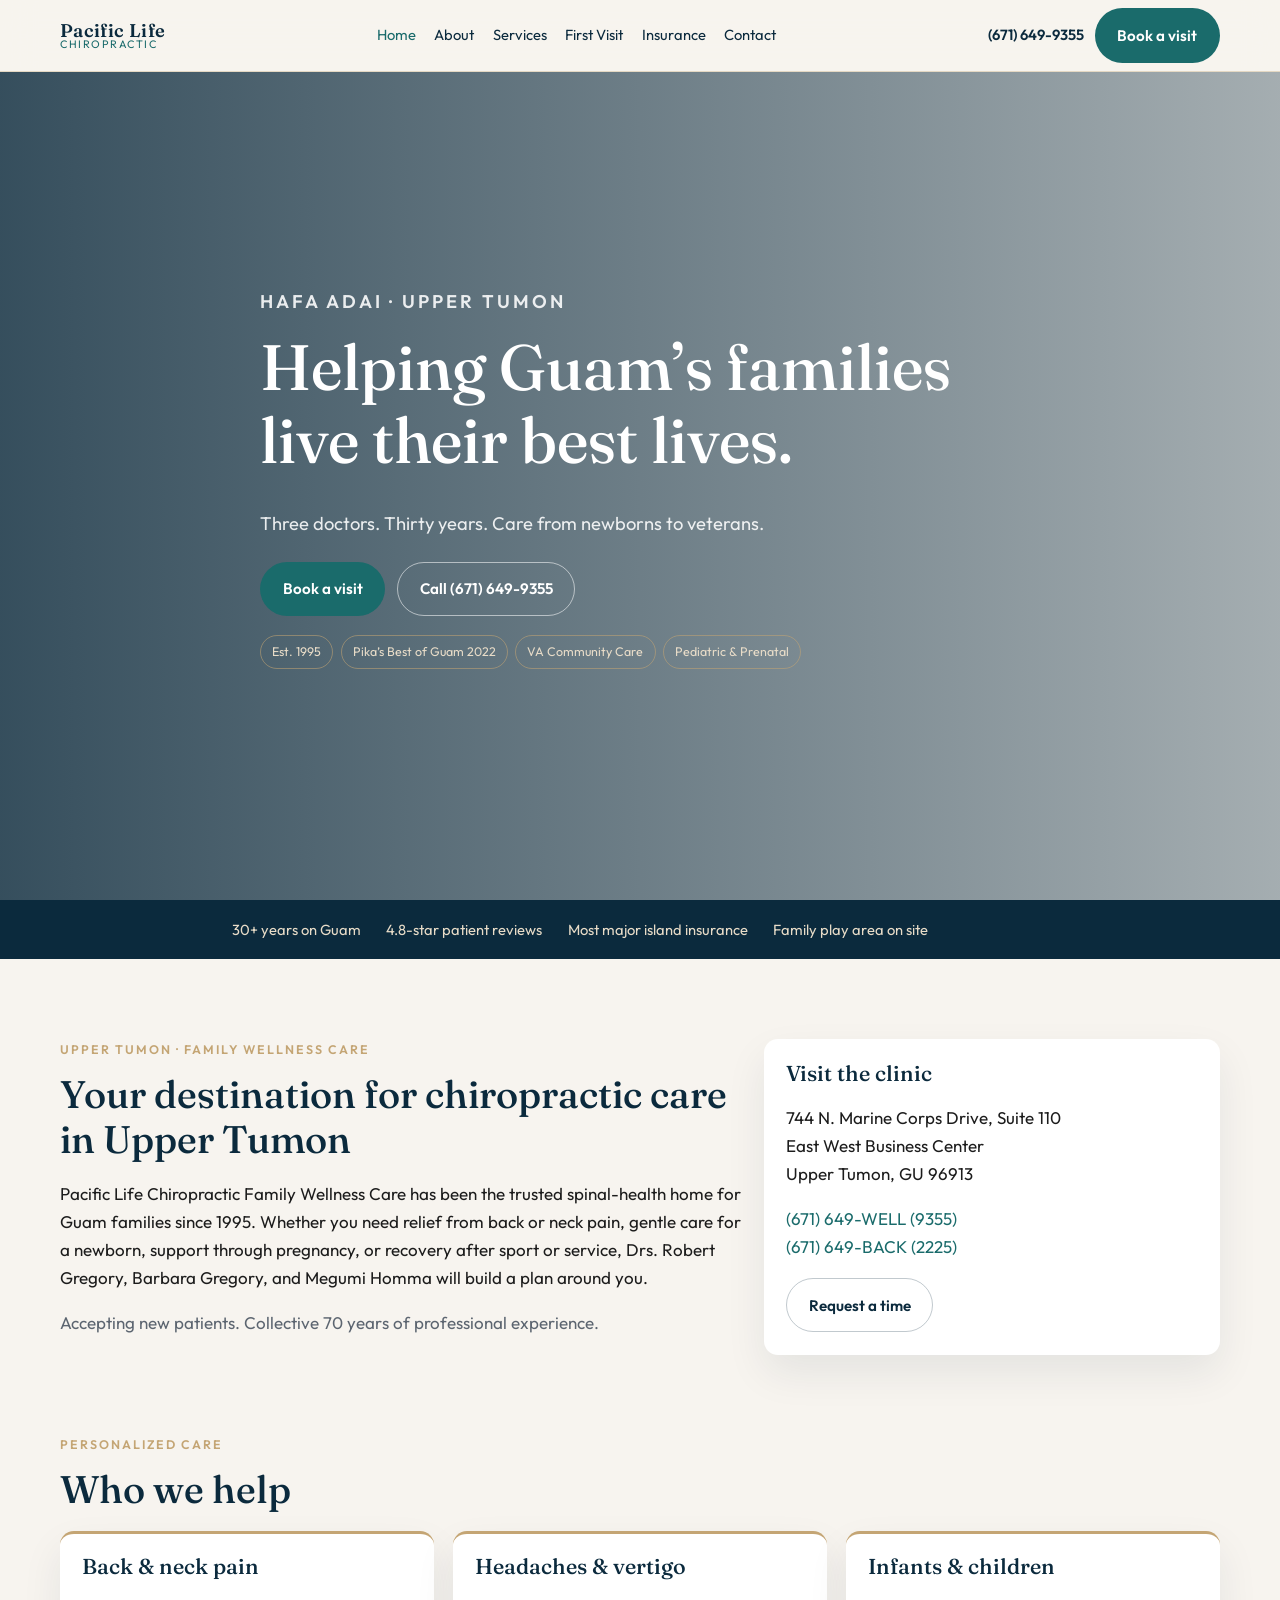
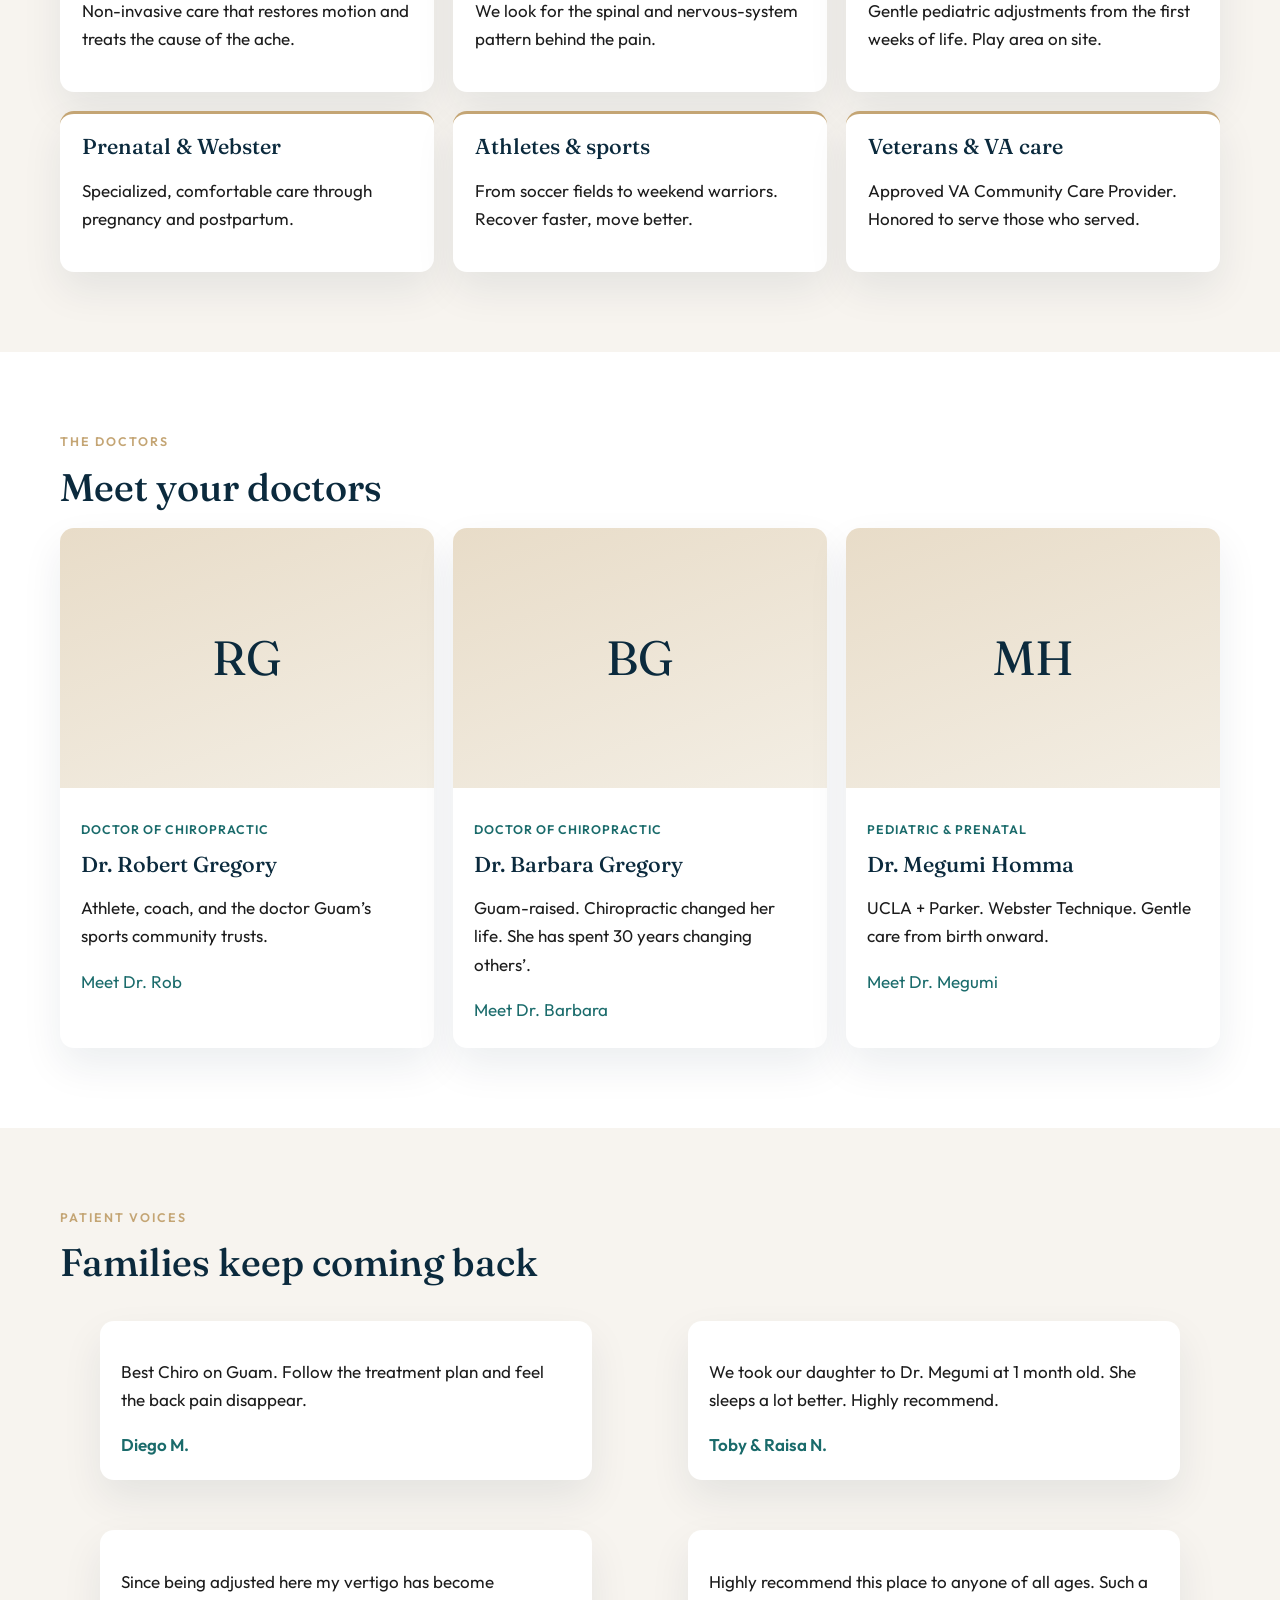
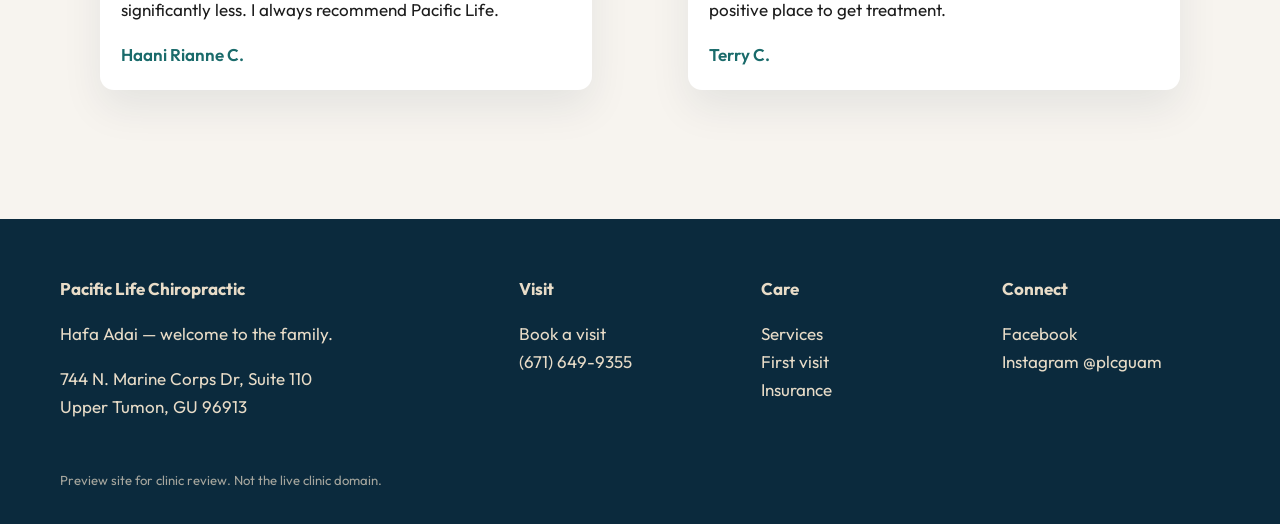
==== index.html @ 15616558 "Add homepage" ====
<!DOCTYPE html>
<html lang="en">
<head>
<meta charset="utf-8">
<meta name="viewport" content="width=device-width, initial-scale=1">
<title>Family Chiropractic in Upper Tumon | Pacific Life Chiropractic Guam</title>
<meta name="description" content="Trusted chiropractic care for Guam families since 1995. Drs. Robert Gregory, Barbara Gregory, and Megumi Homma. Pediatric, prenatal, sports, and VA care in Upper Tumon.">
<link rel="preconnect" href="https://fonts.googleapis.com">
<link rel="preconnect" href="https://fonts.gstatic.com" crossorigin>
<link href="https://fonts.googleapis.com/css2?family=Fraunces:opsz,wght@9..144,500;9..144,600&family=Outfit:wght@400;500;600;700&display=swap" rel="stylesheet">
<link rel="stylesheet" href="css/styles.css">
</head>
<body>
<a class="skip" href="#main">Skip to content</a>
<header class="site"><div class="wrap header-inner">
<a class="brand" href="index.html"><b>Pacific Life</b><span>Chiropractic</span></a>
<nav class="desk" aria-label="Primary">
<a href="index.html" aria-current="page">Home</a>
<a href="about.html">About</a>
<a href="services.html">Services</a>
<a href="first-visit.html">First Visit</a>
<a href="insurance.html">Insurance</a>
<a href="contact.html">Contact</a>
</nav>
<div class="actions">
<a class="phone-link" href="tel:+16716499355">(671) 649-9355</a>
<a class="btn btn-teal" href="contact.html">Book a visit</a>
<button class="menu-btn" data-menu aria-expanded="false" aria-label="Open menu">Menu</button>
</div></div></header>
<div class="mobile-nav" data-mobile-nav>
<a href="index.html">Home</a><a href="about.html">About</a><a href="services.html">Services</a><a href="first-visit.html">First Visit</a><a href="insurance.html">Insurance</a><a href="contact.html">Contact</a>
</div>
<section class="hero"><div class="wrap hero-inner">
<p class="eyebrow">Hafa Adai · Upper Tumon</p>
<h1>Helping Guam’s families live their best lives.</h1>
<p>Three doctors. Thirty years. Care from newborns to veterans.</p>
<div class="hero-ctas">
<a class="btn btn-teal" href="contact.html">Book a visit</a>
<a class="btn btn-ghost" href="tel:+16716499355">Call (671) 649-9355</a>
</div>
<div class="chips">
<span class="chip">Est. 1995</span>
<span class="chip">Pika’s Best of Guam 2022</span>
<span class="chip">VA Community Care</span>
<span class="chip">Pediatric & Prenatal</span>
</div></div></section>
<div class="trust"><ul class="wrap">
<li>30+ years on Guam</li><li>4.8-star patient reviews</li><li>Most major island insurance</li><li>Family play area on site</li>
</ul></div>
<main id="main">
<section class="section"><div class="wrap intro-grid">
<div>
<p class="eyebrow">Upper Tumon · Family Wellness Care</p>
<h2>Your destination for chiropractic care in Upper Tumon</h2>
<p>Pacific Life Chiropractic Family Wellness Care has been the trusted spinal-health home for Guam families since 1995. Whether you need relief from back or neck pain, gentle care for a newborn, support through pregnancy, or recovery after sport or service, Drs. Robert Gregory, Barbara Gregory, and Megumi Homma will build a plan around you.</p>
<p class="muted">Accepting new patients. Collective 70 years of professional experience.</p>
</div>
<aside class="panel">
<h3>Visit the clinic</h3>
<p>744 N. Marine Corps Drive, Suite 110<br>East West Business Center<br>Upper Tumon, GU 96913</p>
<p><a href="tel:+16716499355">(671) 649-WELL (9355)</a><br><a href="tel:+16716492225">(671) 649-BACK (2225)</a></p>
<a class="btn btn-outline" href="contact.html">Request a time</a>
</aside>
</div></section>
<section class="section" style="padding-top:0"><div class="wrap">
<p class="eyebrow">Personalized care</p>
<h2>Who we help</h2>
<div class="cards">
<article class="card"><h3>Back & neck pain</h3><p>Non-invasive care that restores motion and treats the cause of the ache.</p></article>
<article class="card"><h3>Headaches & vertigo</h3><p>We look for the spinal and nervous-system pattern behind the pain.</p></article>
<article class="card"><h3>Infants & children</h3><p>Gentle pediatric adjustments from the first weeks of life. Play area on site.</p></article>
<article class="card"><h3>Prenatal & Webster</h3><p>Specialized, comfortable care through pregnancy and postpartum.</p></article>
<article class="card"><h3>Athletes & sports</h3><p>From soccer fields to weekend warriors. Recover faster, move better.</p></article>
<article class="card"><h3>Veterans & VA care</h3><p>Approved VA Community Care Provider. Honored to serve those who served.</p></article>
</div></div></section>
<section class="section" style="background:#fff"><div class="wrap">
<p class="eyebrow">The doctors</p>
<h2>Meet your doctors</h2>
<div class="doctors">
<article class="doc"><div class="doc-photo">RG</div><div class="doc-body"><p class="cred">Doctor of Chiropractic</p><h3>Dr. Robert Gregory</h3><p>Athlete, coach, and the doctor Guam’s sports community trusts.</p><a href="about.html">Meet Dr. Rob</a></div></article>
<article class="doc"><div class="doc-photo">BG</div><div class="doc-body"><p class="cred">Doctor of Chiropractic</p><h3>Dr. Barbara Gregory</h3><p>Guam-raised. Chiropractic changed her life. She has spent 30 years changing others’.</p><a href="about.html">Meet Dr. Barbara</a></div></article>
<article class="doc"><div class="doc-photo">MH</div><div class="doc-body"><p class="cred">Pediatric & Prenatal</p><h3>Dr. Megumi Homma</h3><p>UCLA + Parker. Webster Technique. Gentle care from birth onward.</p><a href="about.html">Meet Dr. Megumi</a></div></article>
</div></div></section>
<section class="section"><div class="wrap">
<p class="eyebrow">Patient voices</p>
<h2>Families keep coming back</h2>
<div class="reviews">
<blockquote class="quote"><p>Best Chiro on Guam. Follow the treatment plan and feel the back pain disappear.</p><footer>Diego M.</footer></blockquote>
<blockquote class="quote"><p>We took our daughter to Dr. Megumi at 1 month old. She sleeps a lot better. Highly recommend.</p><footer>Toby & Raisa N.</footer></blockquote>
<blockquote class="quote"><p>Since being adjusted here my vertigo has become significantly less. I always recommend Pacific Life.</p><footer>Haani Rianne C.</footer></blockquote>
<blockquote class="quote"><p>Highly recommend this place to anyone of all ages. Such a positive place to get treatment.</p><footer>Terry C.</footer></blockquote>
</div></div></section>
</main>
<footer class="footer"><div class="wrap footer-grid">
<div><strong>Pacific Life Chiropractic</strong><p>Hafa Adai — welcome to the family.</p><p>744 N. Marine Corps Dr, Suite 110<br>Upper Tumon, GU 96913</p></div>
<div><strong>Visit</strong><p><a href="contact.html">Book a visit</a><br><a href="tel:+16716499355">(671) 649-9355</a></p></div>
<div><strong>Care</strong><p><a href="services.html">Services</a><br><a href="first-visit.html">First visit</a><br><a href="insurance.html">Insurance</a></p></div>
<div><strong>Connect</strong><p><a href="https://www.facebook.com/pacificlifechiropracticguam">Facebook</a><br><a href="https://www.instagram.com/plcguam">Instagram @plcguam</a></p></div>
</div>
<p class="wrap fine">Preview site for clinic review. Not the live clinic domain.</p>
</footer>
<div class="mobile-dock"><a class="btn btn-ghost" href="tel:+16716499355">Call</a><a class="btn btn-teal" href="contact.html">Book a visit</a></div>
<script src="js/main.js"></script>
</body></html>
---- css/styles.css ----
:root{--navy:#0B2A3D;--teal:#1A6B6B;--teal-deep:#0E4A4A;--sand:#E8DCC8;--ivory:#F7F4EF;--gold:#C4A574;--charcoal:#1C1C1C;--muted:#5C6570;--white:#fff;--coral:#C45C4A;--shadow:0 18px 40px rgba(11,42,61,.08);--radius:14px;--header-h:72px}*,*::before,*::after{box-sizing:border-box}html{scroll-behavior:smooth}body{margin:0;font-family:Outfit,Avenir Next,system-ui,sans-serif;color:var(--charcoal);background:var(--ivory);line-height:1.65;font-size:17px}img{max-width:100%;display:block}a{color:var(--teal);text-decoration:none}h1,h2,h3,h4{font-family:Fraunces,Newsreader,Iowan Old Style,Georgia,serif;line-height:1.15;font-weight:500;color:var(--navy);margin:0 0 .5em}h1{font-size:clamp(2.3rem,5vw,4.2rem)}h2{font-size:clamp(1.8rem,3vw,2.6rem)}h3{font-size:1.35rem}.eyebrow{font-size:.78rem;letter-spacing:.16em;text-transform:uppercase;color:var(--gold);font-weight:600;margin:0 0 .75rem}.skip{position:absolute;left:-999px;top:0;background:var(--gold);color:var(--navy);padding:.6rem 1rem}.skip:focus{left:1rem;top:1rem;z-index:1000}.wrap{width:min(1160px,calc(100% - 2.4rem));margin:0 auto}header.site{position:sticky;top:0;z-index:50;background:rgba(247,244,239,.94);backdrop-filter:blur(16px);border-bottom:1px solid rgba(196,165,116,.35);height:var(--header-h)}.header-inner{height:100%;display:flex;align-items:center;justify-content:space-between;gap:1rem}.brand{display:flex;flex-direction:column;line-height:.95;color:var(--navy)}.brand b{font-family:Fraunces,serif;font-size:1.15rem;font-weight:600;letter-spacing:.02em}.brand span{font-size:.68rem;letter-spacing:.14em;text-transform:uppercase;color:var(--teal)}nav.desk{display:flex;gap:1.15rem;font-size:.92rem}nav.desk a{color:var(--navy)}nav.desk a[aria-current="page"]{color:var(--teal)}header .actions{display:flex;align-items:center;gap:.7rem}.btn{display:inline-flex;align-items:center;justify-content:center;border-radius:999px;padding:.85rem 1.35rem;font-weight:600;border:1px solid transparent;cursor:pointer;font-family:inherit;font-size:.95rem}.btn-teal{background:var(--teal);color:#fff}.btn-teal:hover{background:var(--teal-deep)}.btn-navy{background:var(--navy);color:#fff}.btn-ghost{background:transparent;color:#fff;border-color:rgba(255,255,255,.55)}.btn-outline{background:transparent;color:var(--navy);border-color:rgba(11,42,61,.25)}.phone-link{color:var(--navy);font-weight:600;font-size:.92rem}.menu-btn{display:none;background:none;border:0;font-size:1.4rem;color:var(--navy)}.hero{min-height:calc(100svh - var(--header-h));display:grid;place-items:center;color:#fff;position:relative;background:linear-gradient(90deg,rgba(11,42,61,.82),rgba(11,42,61,.35)),url("https://images.unsplash.com/photo-1507525428034-b723cf961d3e?auto=format&fit=crop&w=1800&q=80") center/cover}.hero-inner{width:min(760px,calc(100% - 2.4rem));margin-right:auto;padding:4rem 0 5rem}.hero h1{color:#fff}.hero p{font-size:1.15rem;color:rgba(255,255,255,.88);max-width:38rem}.hero-ctas{display:flex;flex-wrap:wrap;gap:.75rem;margin:1.4rem 0 1.2rem}.chips{display:flex;flex-wrap:wrap;gap:.45rem}.chip{border:1px solid rgba(196,165,116,.55);color:var(--sand);border-radius:999px;padding:.35rem .7rem;font-size:.78rem}.trust{background:var(--navy);color:var(--sand);padding:1.1rem 0}.trust ul{display:flex;flex-wrap:wrap;gap:.8rem 1.6rem;list-style:none;margin:0;padding:0;justify-content:center;font-size:.92rem}.section{padding:5rem 0}.intro-grid,.cards,.doctors,.steps,.split{display:grid;gap:1.2rem}.intro-grid{grid-template-columns:1.2fr .8fr;align-items:center}.panel{background:#fff;border-radius:var(--radius);padding:1.4rem;box-shadow:var(--shadow)}.muted{color:var(--muted)}.cards{grid-template-columns:repeat(3,1fr)}.card{background:#fff;border-radius:var(--radius);padding:1.35rem;box-shadow:var(--shadow);border-top:3px solid var(--gold)}.card h3{margin-bottom:.35rem}.doctors{grid-template-columns:repeat(3,1fr)}.doc{background:#fff;border-radius:var(--radius);overflow:hidden;box-shadow:var(--shadow)}.doc-photo{height:260px;display:grid;place-items:center;color:var(--navy);font-family:Fraunces,serif;font-size:3rem;background:linear-gradient(160deg,var(--sand),#f3eee4)}.doc-body{padding:1.2rem 1.3rem 1.5rem}.doc-body .cred{color:var(--teal);font-size:.78rem;letter-spacing:.08em;text-transform:uppercase;font-weight:600}.steps{grid-template-columns:repeat(3,1fr)}.step{background:#fff;padding:1.4rem;border-radius:var(--radius);box-shadow:var(--shadow)}.step .num{font-family:Fraunces,serif;color:var(--gold);font-size:2rem}.reviews{display:grid;grid-template-columns:repeat(2,1fr);gap:1rem}.quote{background:#fff;padding:1.3rem;border-radius:var(--radius);box-shadow:var(--shadow)}.quote footer{margin-top:.8rem;color:var(--teal);font-weight:600}.split{grid-template-columns:1fr 1fr;align-items:start}.hours-table{width:100%;border-collapse:collapse;background:#fff;border-radius:var(--radius);overflow:hidden;box-shadow:var(--shadow)}.hours-table th,.hours-table td{padding:.75rem 1rem;text-align:left;border-bottom:1px solid #eee}.hours-table thead{background:var(--navy);color:#fff}.is-closed{color:var(--muted)}.hours-live[data-state="open"]{color:var(--teal);font-weight:700}.hours-live[data-state="closed"]{color:var(--coral);font-weight:700}form.lead{display:grid;gap:.8rem}.lead label{display:grid;gap:.3rem;font-weight:600;font-size:.92rem}.lead input,.lead select,.lead textarea{font:inherit;padding:.75rem .85rem;border:1px solid #d7cfc3;border-radius:10px;background:#fff}.lead textarea{min-height:120px;resize:vertical}.form-success{display:none;background:#e8f3f1;border:1px solid var(--teal);color:var(--teal-deep);padding:1rem;border-radius:var(--radius)}.mobile-dock{display:none;position:fixed;left:0;right:0;bottom:0;background:var(--navy);padding:.65rem .8rem calc(.65rem + env(safe-area-inset-bottom));gap:.6rem;z-index:60}.mobile-dock a{flex:1;text-align:center}.footer{background:var(--navy);color:var(--sand);padding:3.5rem 0 2rem;margin-top:2rem}.footer a{color:var(--sand)}.footer-grid{display:grid;grid-template-columns:2fr 1fr 1fr 1fr;gap:1.5rem}.fine{margin-top:2rem;font-size:.82rem;color:rgba(232,220,200,.7)}.mobile-nav{display:none;position:fixed;inset:var(--header-h) 0 0 0;background:var(--ivory);padding:1.2rem;z-index:40}.mobile-nav.open{display:grid;gap:1rem;align-content:start}.mobile-nav a{font-size:1.2rem;color:var(--navy)}@media (max-width:900px){nav.desk,.phone-link{display:none}.menu-btn{display:block}.intro-grid,.cards,.doctors,.steps,.split,.reviews,.footer-grid{grid-template-columns:1fr}.hero{min-height:78svh}.mobile-dock{display:flex}body{padding-bottom:84px}}@media (prefers-reduced-motion:reduce){html{scroll-behavior:auto}}
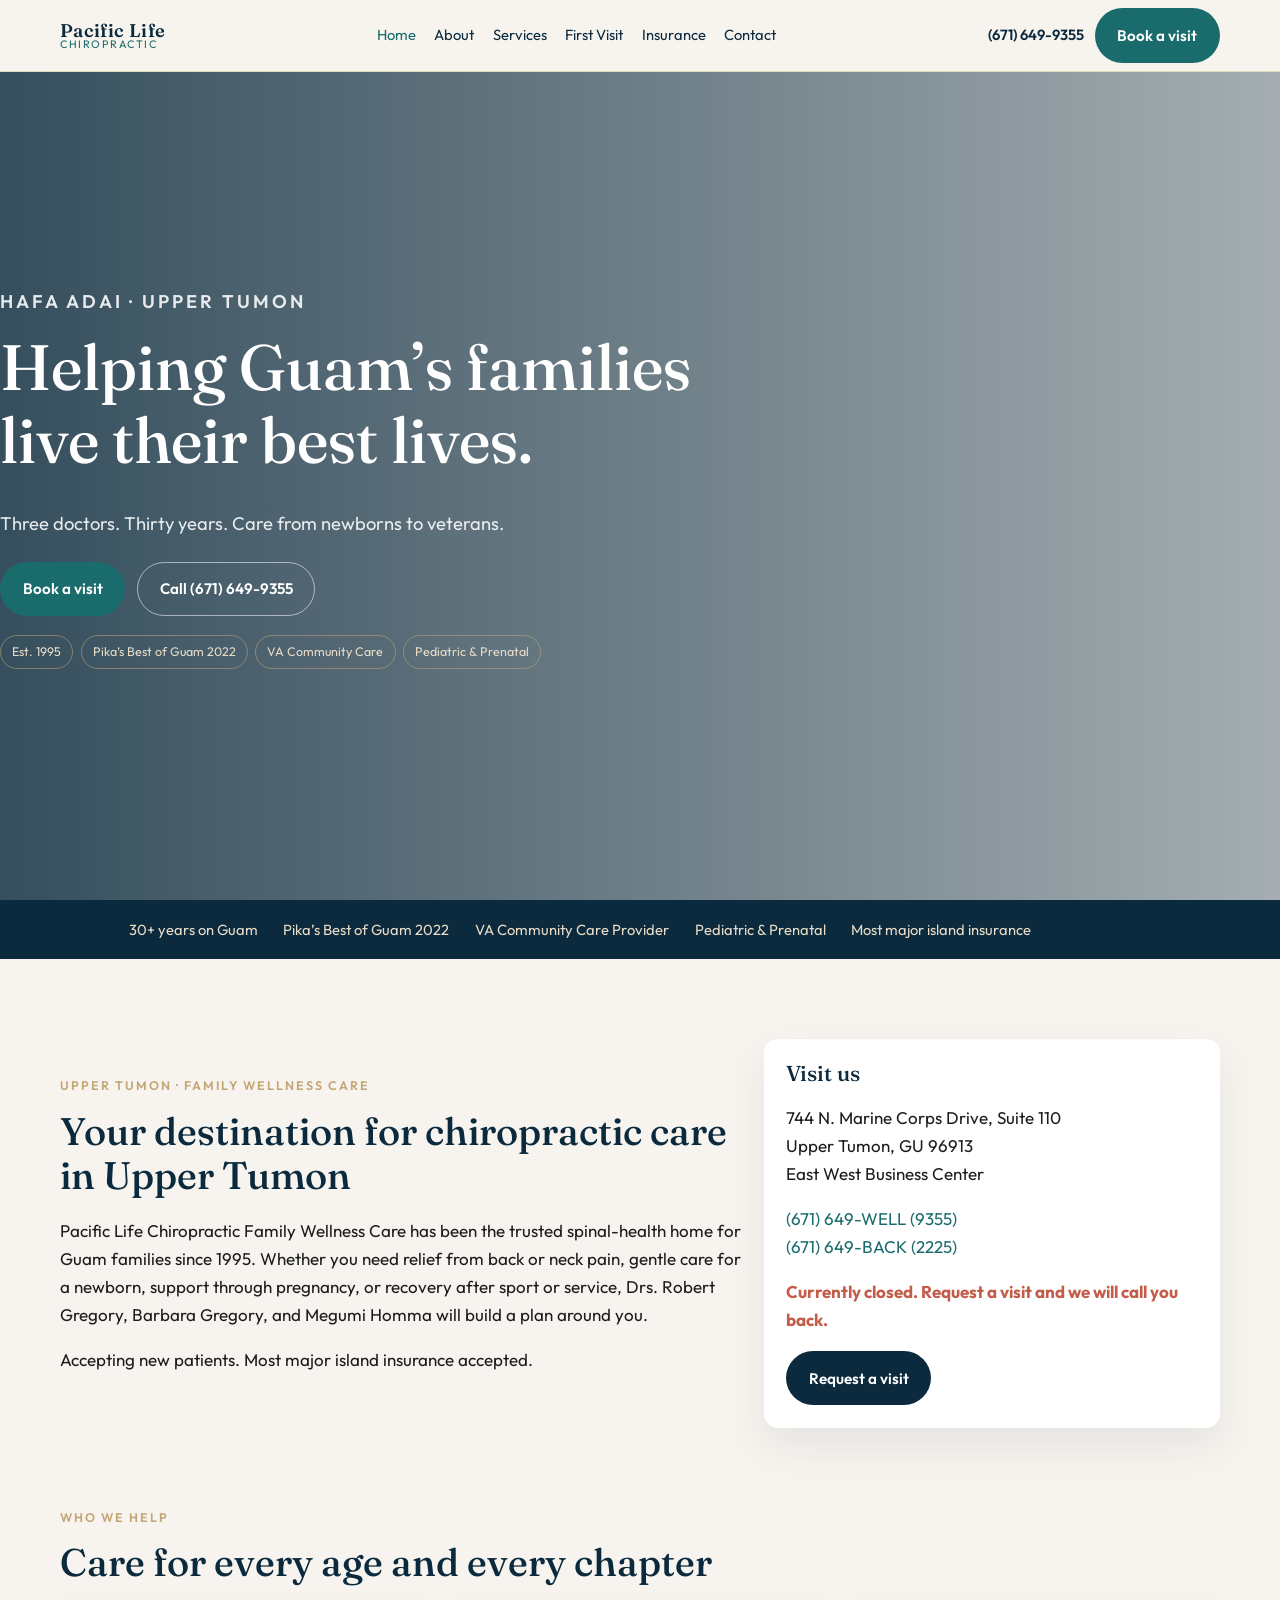
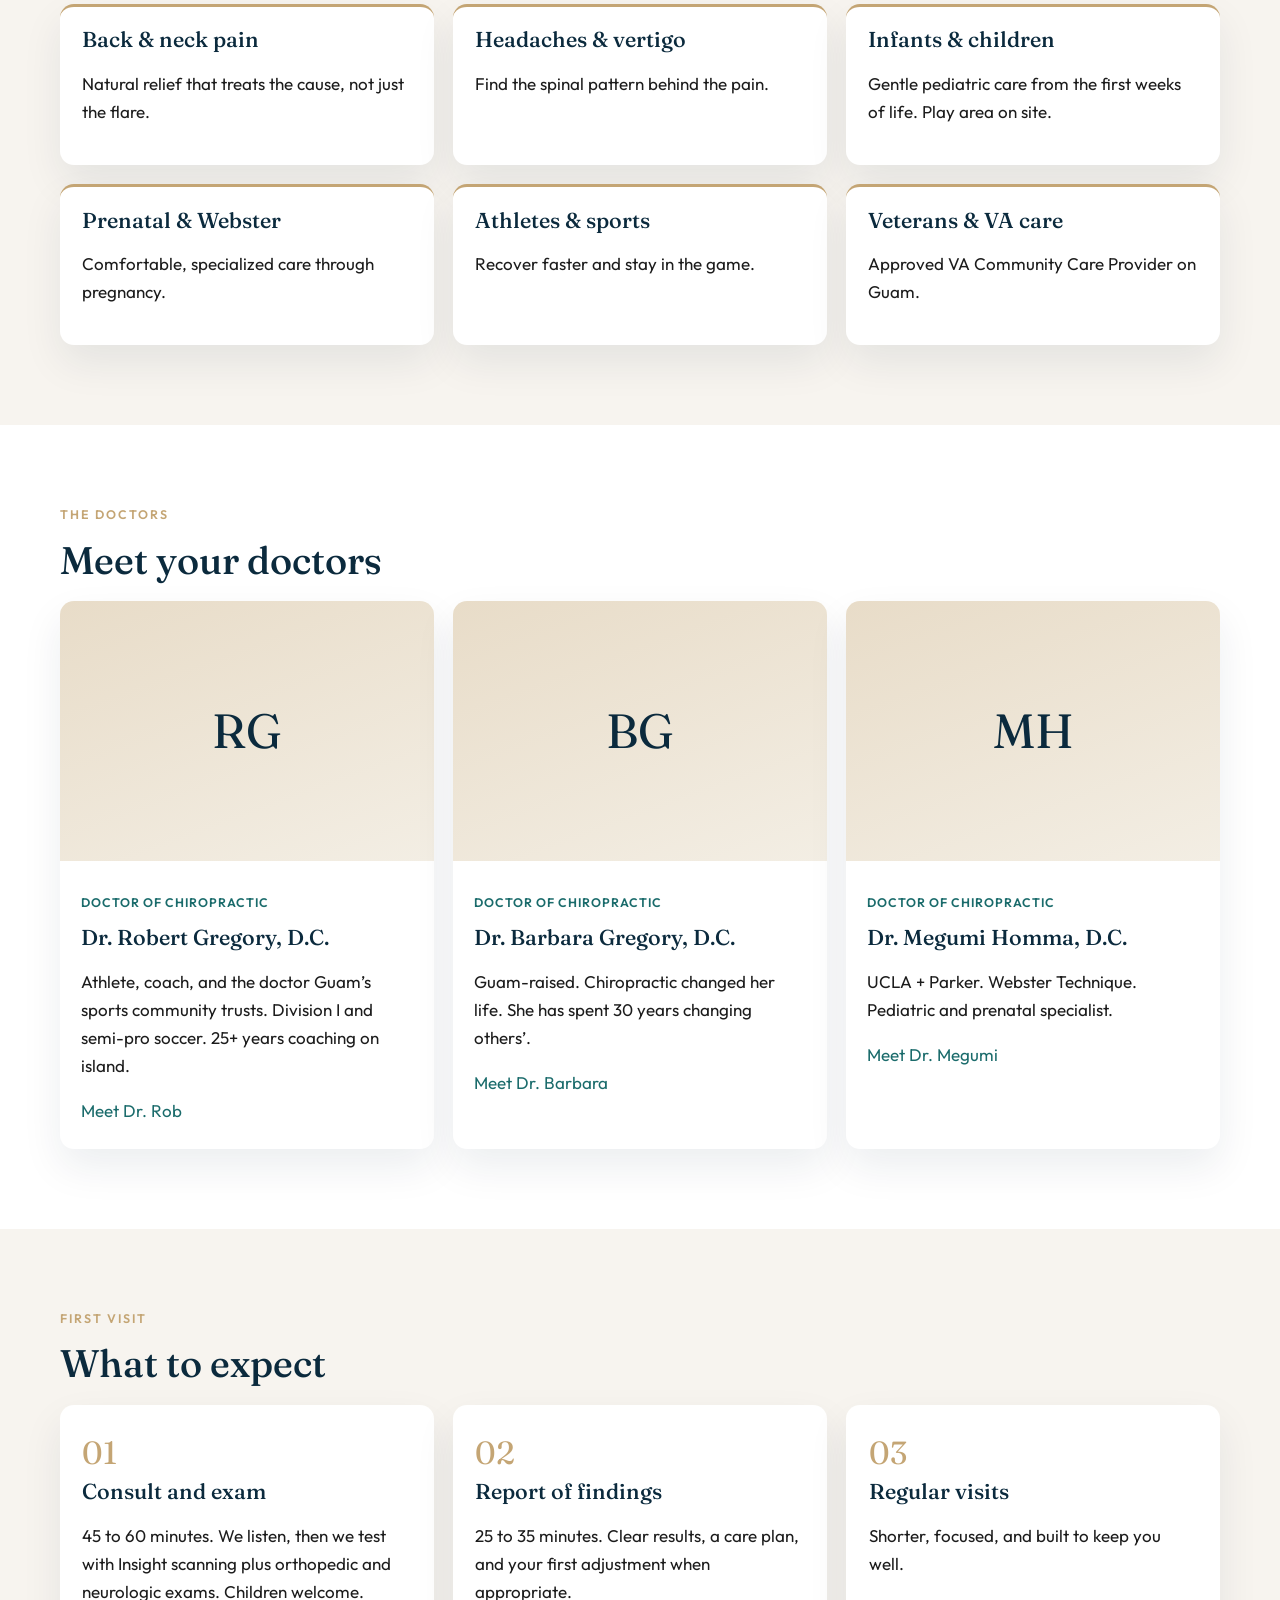
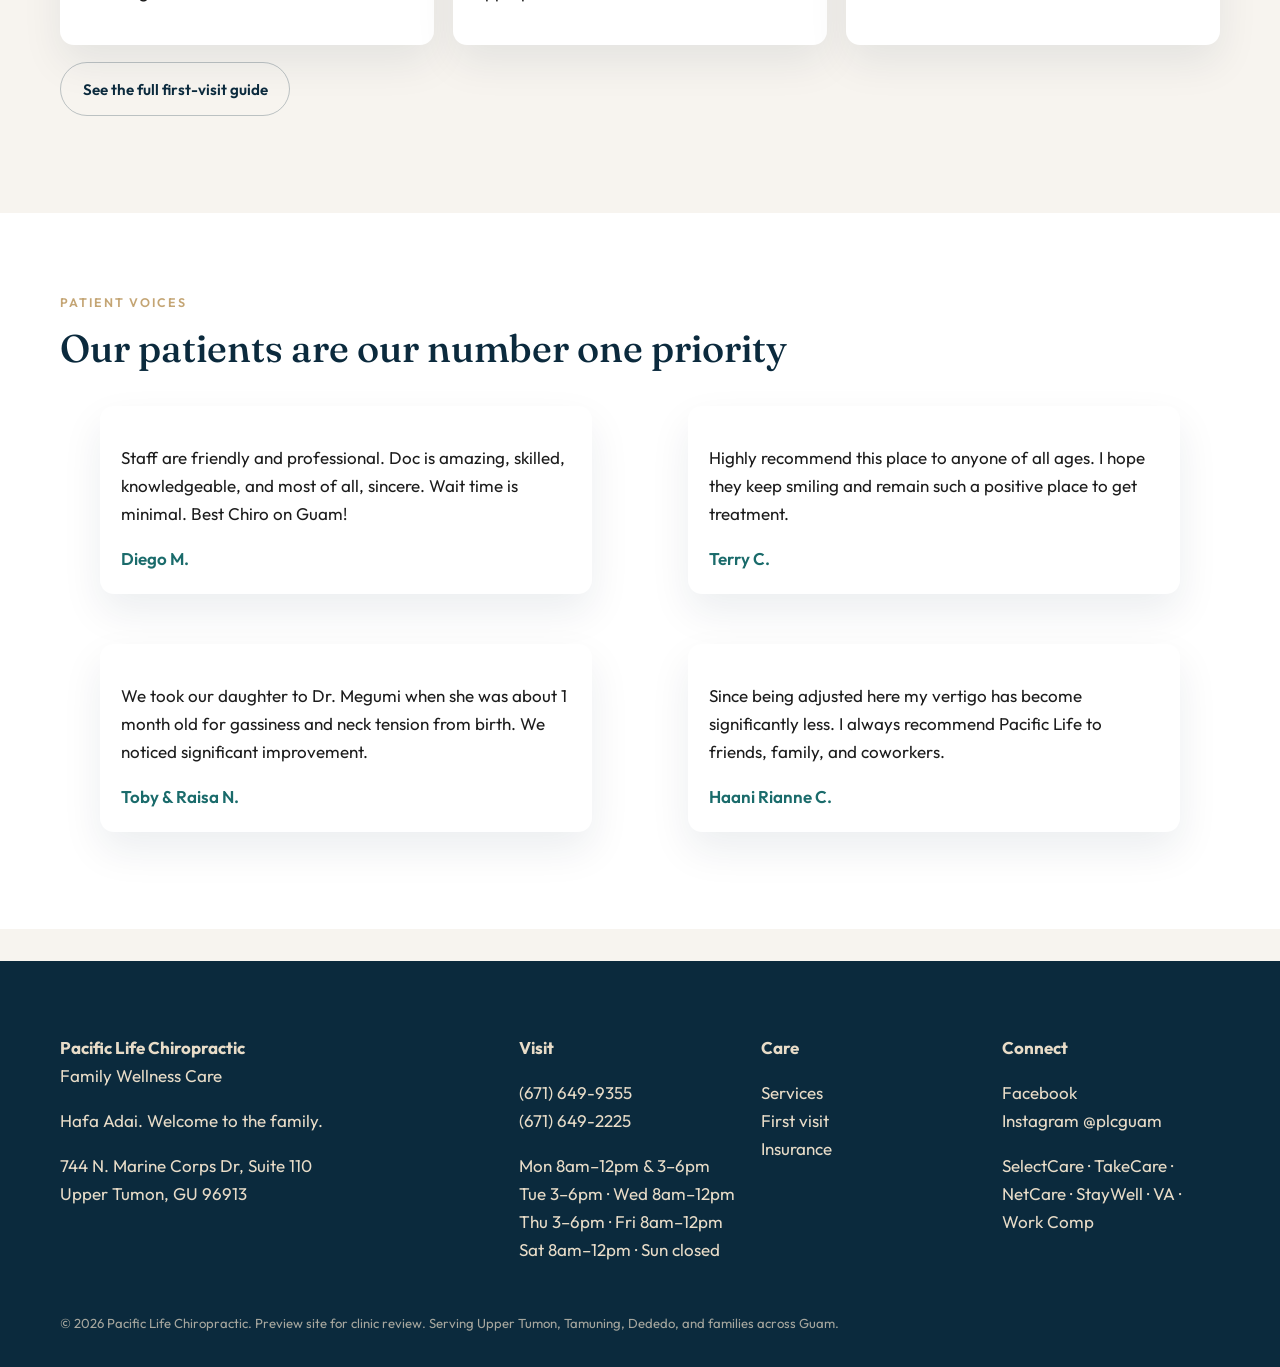
==== commit 95b4a57e: "Add complete six-page premium preview site" ====
--- a/index.html
+++ b/index.html
@@ -1,104 +1,201 @@
 <!DOCTYPE html>
 <html lang="en">
 <head>
-<meta charset="utf-8">
-<meta name="viewport" content="width=device-width, initial-scale=1">
-<title>Family Chiropractic in Upper Tumon | Pacific Life Chiropractic Guam</title>
-<meta name="description" content="Trusted chiropractic care for Guam families since 1995. Drs. Robert Gregory, Barbara Gregory, and Megumi Homma. Pediatric, prenatal, sports, and VA care in Upper Tumon.">
-<link rel="preconnect" href="https://fonts.googleapis.com">
-<link rel="preconnect" href="https://fonts.gstatic.com" crossorigin>
-<link href="https://fonts.googleapis.com/css2?family=Fraunces:opsz,wght@9..144,500;9..144,600&family=Outfit:wght@400;500;600;700&display=swap" rel="stylesheet">
-<link rel="stylesheet" href="css/styles.css">
+  <meta charset="UTF-8">
+  <meta name="viewport" content="width=device-width, initial-scale=1">
+  <title>Family Chiropractic in Upper Tumon | Pacific Life Chiropractic Guam</title>
+  <meta name="description" content="Trusted chiropractic care for Guam families since 1995. Drs. Robert Gregory, Barbara Gregory, and Megumi Homma. Pediatric, prenatal, sports, and VA care in Upper Tumon.">
+  <link rel="preconnect" href="https://fonts.googleapis.com">
+  <link rel="preconnect" href="https://fonts.gstatic.com" crossorigin>
+  <link href="https://fonts.googleapis.com/css2?family=Fraunces:opsz,wght@9..144,500;9..144,600&family=Outfit:wght@400;500;600;700&display=swap" rel="stylesheet">
+  <link rel="stylesheet" href="css/styles.css">
 </head>
 <body>
-<a class="skip" href="#main">Skip to content</a>
-<header class="site"><div class="wrap header-inner">
-<a class="brand" href="index.html"><b>Pacific Life</b><span>Chiropractic</span></a>
-<nav class="desk" aria-label="Primary">
-<a href="index.html" aria-current="page">Home</a>
-<a href="about.html">About</a>
-<a href="services.html">Services</a>
-<a href="first-visit.html">First Visit</a>
-<a href="insurance.html">Insurance</a>
-<a href="contact.html">Contact</a>
-</nav>
-<div class="actions">
-<a class="phone-link" href="tel:+16716499355">(671) 649-9355</a>
-<a class="btn btn-teal" href="contact.html">Book a visit</a>
-<button class="menu-btn" data-menu aria-expanded="false" aria-label="Open menu">Menu</button>
-</div></div></header>
-<div class="mobile-nav" data-mobile-nav>
-<a href="index.html">Home</a><a href="about.html">About</a><a href="services.html">Services</a><a href="first-visit.html">First Visit</a><a href="insurance.html">Insurance</a><a href="contact.html">Contact</a>
-</div>
-<section class="hero"><div class="wrap hero-inner">
-<p class="eyebrow">Hafa Adai · Upper Tumon</p>
-<h1>Helping Guam’s families live their best lives.</h1>
-<p>Three doctors. Thirty years. Care from newborns to veterans.</p>
-<div class="hero-ctas">
-<a class="btn btn-teal" href="contact.html">Book a visit</a>
-<a class="btn btn-ghost" href="tel:+16716499355">Call (671) 649-9355</a>
-</div>
-<div class="chips">
-<span class="chip">Est. 1995</span>
-<span class="chip">Pika’s Best of Guam 2022</span>
-<span class="chip">VA Community Care</span>
-<span class="chip">Pediatric & Prenatal</span>
-</div></div></section>
-<div class="trust"><ul class="wrap">
-<li>30+ years on Guam</li><li>4.8-star patient reviews</li><li>Most major island insurance</li><li>Family play area on site</li>
-</ul></div>
-<main id="main">
-<section class="section"><div class="wrap intro-grid">
-<div>
-<p class="eyebrow">Upper Tumon · Family Wellness Care</p>
-<h2>Your destination for chiropractic care in Upper Tumon</h2>
-<p>Pacific Life Chiropractic Family Wellness Care has been the trusted spinal-health home for Guam families since 1995. Whether you need relief from back or neck pain, gentle care for a newborn, support through pregnancy, or recovery after sport or service, Drs. Robert Gregory, Barbara Gregory, and Megumi Homma will build a plan around you.</p>
-<p class="muted">Accepting new patients. Collective 70 years of professional experience.</p>
-</div>
-<aside class="panel">
-<h3>Visit the clinic</h3>
-<p>744 N. Marine Corps Drive, Suite 110<br>East West Business Center<br>Upper Tumon, GU 96913</p>
-<p><a href="tel:+16716499355">(671) 649-WELL (9355)</a><br><a href="tel:+16716492225">(671) 649-BACK (2225)</a></p>
-<a class="btn btn-outline" href="contact.html">Request a time</a>
-</aside>
-</div></section>
-<section class="section" style="padding-top:0"><div class="wrap">
-<p class="eyebrow">Personalized care</p>
-<h2>Who we help</h2>
-<div class="cards">
-<article class="card"><h3>Back & neck pain</h3><p>Non-invasive care that restores motion and treats the cause of the ache.</p></article>
-<article class="card"><h3>Headaches & vertigo</h3><p>We look for the spinal and nervous-system pattern behind the pain.</p></article>
-<article class="card"><h3>Infants & children</h3><p>Gentle pediatric adjustments from the first weeks of life. Play area on site.</p></article>
-<article class="card"><h3>Prenatal & Webster</h3><p>Specialized, comfortable care through pregnancy and postpartum.</p></article>
-<article class="card"><h3>Athletes & sports</h3><p>From soccer fields to weekend warriors. Recover faster, move better.</p></article>
-<article class="card"><h3>Veterans & VA care</h3><p>Approved VA Community Care Provider. Honored to serve those who served.</p></article>
-</div></div></section>
-<section class="section" style="background:#fff"><div class="wrap">
-<p class="eyebrow">The doctors</p>
-<h2>Meet your doctors</h2>
-<div class="doctors">
-<article class="doc"><div class="doc-photo">RG</div><div class="doc-body"><p class="cred">Doctor of Chiropractic</p><h3>Dr. Robert Gregory</h3><p>Athlete, coach, and the doctor Guam’s sports community trusts.</p><a href="about.html">Meet Dr. Rob</a></div></article>
-<article class="doc"><div class="doc-photo">BG</div><div class="doc-body"><p class="cred">Doctor of Chiropractic</p><h3>Dr. Barbara Gregory</h3><p>Guam-raised. Chiropractic changed her life. She has spent 30 years changing others’.</p><a href="about.html">Meet Dr. Barbara</a></div></article>
-<article class="doc"><div class="doc-photo">MH</div><div class="doc-body"><p class="cred">Pediatric & Prenatal</p><h3>Dr. Megumi Homma</h3><p>UCLA + Parker. Webster Technique. Gentle care from birth onward.</p><a href="about.html">Meet Dr. Megumi</a></div></article>
-</div></div></section>
-<section class="section"><div class="wrap">
-<p class="eyebrow">Patient voices</p>
-<h2>Families keep coming back</h2>
-<div class="reviews">
-<blockquote class="quote"><p>Best Chiro on Guam. Follow the treatment plan and feel the back pain disappear.</p><footer>Diego M.</footer></blockquote>
-<blockquote class="quote"><p>We took our daughter to Dr. Megumi at 1 month old. She sleeps a lot better. Highly recommend.</p><footer>Toby & Raisa N.</footer></blockquote>
-<blockquote class="quote"><p>Since being adjusted here my vertigo has become significantly less. I always recommend Pacific Life.</p><footer>Haani Rianne C.</footer></blockquote>
-<blockquote class="quote"><p>Highly recommend this place to anyone of all ages. Such a positive place to get treatment.</p><footer>Terry C.</footer></blockquote>
-</div></div></section>
-</main>
-<footer class="footer"><div class="wrap footer-grid">
-<div><strong>Pacific Life Chiropractic</strong><p>Hafa Adai — welcome to the family.</p><p>744 N. Marine Corps Dr, Suite 110<br>Upper Tumon, GU 96913</p></div>
-<div><strong>Visit</strong><p><a href="contact.html">Book a visit</a><br><a href="tel:+16716499355">(671) 649-9355</a></p></div>
-<div><strong>Care</strong><p><a href="services.html">Services</a><br><a href="first-visit.html">First visit</a><br><a href="insurance.html">Insurance</a></p></div>
-<div><strong>Connect</strong><p><a href="https://www.facebook.com/pacificlifechiropracticguam">Facebook</a><br><a href="https://www.instagram.com/plcguam">Instagram @plcguam</a></p></div>
-</div>
-<p class="wrap fine">Preview site for clinic review. Not the live clinic domain.</p>
-</footer>
-<div class="mobile-dock"><a class="btn btn-ghost" href="tel:+16716499355">Call</a><a class="btn btn-teal" href="contact.html">Book a visit</a></div>
-<script src="js/main.js"></script>
-</body></html>+  <a class="skip" href="#main">Skip to content</a>
+  <header class="site">
+    <div class="wrap header-inner">
+      <a class="brand" href="index.html">
+        <b>Pacific Life</b>
+        <span>Chiropractic</span>
+      </a>
+      <nav class="desk" aria-label="Primary">
+        <a href="index.html" aria-current="page">Home</a>
+        <a href="about.html">About</a>
+        <a href="services.html">Services</a>
+        <a href="first-visit.html">First Visit</a>
+        <a href="insurance.html">Insurance</a>
+        <a href="contact.html">Contact</a>
+      </nav>
+      <div class="actions">
+        <a class="phone-link" href="tel:+16716499355">(671) 649-9355</a>
+        <a class="btn btn-teal" href="contact.html">Book a visit</a>
+        <button class="menu-btn" type="button" data-menu aria-expanded="false" aria-label="Open menu">Menu</button>
+      </div>
+    </div>
+  </header>
+  <nav class="mobile-nav" data-mobile-nav>
+    <a href="index.html">Home</a>
+    <a href="about.html">About</a>
+    <a href="services.html">Services</a>
+    <a href="first-visit.html">First Visit</a>
+    <a href="insurance.html">Insurance</a>
+    <a href="contact.html">Contact</a>
+  </nav>
+
+  <main id="main">
+    <section class="hero">
+      <div class="hero-inner">
+        <p class="eyebrow">Hafa Adai · Upper Tumon</p>
+        <h1>Helping Guam’s families live their best lives.</h1>
+        <p>Three doctors. Thirty years. Care from newborns to veterans.</p>
+        <div class="hero-ctas">
+          <a class="btn btn-teal" href="contact.html">Book a visit</a>
+          <a class="btn btn-ghost" href="tel:+16716499355">Call (671) 649-9355</a>
+        </div>
+        <div class="chips">
+          <span class="chip">Est. 1995</span>
+          <span class="chip">Pika’s Best of Guam 2022</span>
+          <span class="chip">VA Community Care</span>
+          <span class="chip">Pediatric &amp; Prenatal</span>
+        </div>
+      </div>
+    </section>
+
+    <div class="trust">
+      <ul class="wrap">
+        <li>30+ years on Guam</li>
+        <li>Pika’s Best of Guam 2022</li>
+        <li>VA Community Care Provider</li>
+        <li>Pediatric &amp; Prenatal</li>
+        <li>Most major island insurance</li>
+      </ul>
+    </div>
+
+    <section class="section">
+      <div class="wrap intro-grid">
+        <div>
+          <p class="eyebrow">Upper Tumon · Family Wellness Care</p>
+          <h2>Your destination for chiropractic care in Upper Tumon</h2>
+          <p>Pacific Life Chiropractic Family Wellness Care has been the trusted spinal-health home for Guam families since 1995. Whether you need relief from back or neck pain, gentle care for a newborn, support through pregnancy, or recovery after sport or service, Drs. Robert Gregory, Barbara Gregory, and Megumi Homma will build a plan around you.</p>
+          <p>Accepting new patients. Most major island insurance accepted.</p>
+        </div>
+        <aside class="panel">
+          <h3>Visit us</h3>
+          <p>744 N. Marine Corps Drive, Suite 110<br>Upper Tumon, GU 96913<br>East West Business Center</p>
+          <p><a href="tel:+16716499355">(671) 649-WELL (9355)</a><br><a href="tel:+16716492225">(671) 649-BACK (2225)</a></p>
+          <p class="hours-live" data-hours-status></p>
+          <a class="btn btn-navy" href="contact.html">Request a visit</a>
+        </aside>
+      </div>
+    </section>
+
+    <section class="section" style="padding-top:0">
+      <div class="wrap">
+        <p class="eyebrow">Who we help</p>
+        <h2>Care for every age and every chapter</h2>
+        <div class="cards">
+          <article class="card"><h3>Back &amp; neck pain</h3><p>Natural relief that treats the cause, not just the flare.</p></article>
+          <article class="card"><h3>Headaches &amp; vertigo</h3><p>Find the spinal pattern behind the pain.</p></article>
+          <article class="card"><h3>Infants &amp; children</h3><p>Gentle pediatric care from the first weeks of life. Play area on site.</p></article>
+          <article class="card"><h3>Prenatal &amp; Webster</h3><p>Comfortable, specialized care through pregnancy.</p></article>
+          <article class="card"><h3>Athletes &amp; sports</h3><p>Recover faster and stay in the game.</p></article>
+          <article class="card"><h3>Veterans &amp; VA care</h3><p>Approved VA Community Care Provider on Guam.</p></article>
+        </div>
+      </div>
+    </section>
+
+    <section class="section" style="background:#fff">
+      <div class="wrap">
+        <p class="eyebrow">The doctors</p>
+        <h2>Meet your doctors</h2>
+        <div class="doctors">
+          <article class="doc">
+            <div class="doc-photo" aria-hidden="true">RG</div>
+            <div class="doc-body">
+              <p class="cred">Doctor of Chiropractic</p>
+              <h3>Dr. Robert Gregory, D.C.</h3>
+              <p>Athlete, coach, and the doctor Guam’s sports community trusts. Division I and semi-pro soccer. 25+ years coaching on island.</p>
+              <a href="about.html">Meet Dr. Rob</a>
+            </div>
+          </article>
+          <article class="doc">
+            <div class="doc-photo" aria-hidden="true">BG</div>
+            <div class="doc-body">
+              <p class="cred">Doctor of Chiropractic</p>
+              <h3>Dr. Barbara Gregory, D.C.</h3>
+              <p>Guam-raised. Chiropractic changed her life. She has spent 30 years changing others’.</p>
+              <a href="about.html">Meet Dr. Barbara</a>
+            </div>
+          </article>
+          <article class="doc">
+            <div class="doc-photo" aria-hidden="true">MH</div>
+            <div class="doc-body">
+              <p class="cred">Doctor of Chiropractic</p>
+              <h3>Dr. Megumi Homma, D.C.</h3>
+              <p>UCLA + Parker. Webster Technique. Pediatric and prenatal specialist.</p>
+              <a href="about.html">Meet Dr. Megumi</a>
+            </div>
+          </article>
+        </div>
+      </div>
+    </section>
+
+    <section class="section">
+      <div class="wrap">
+        <p class="eyebrow">First visit</p>
+        <h2>What to expect</h2>
+        <div class="steps">
+          <article class="step"><div class="num">01</div><h3>Consult and exam</h3><p>45 to 60 minutes. We listen, then we test with Insight scanning plus orthopedic and neurologic exams. Children welcome.</p></article>
+          <article class="step"><div class="num">02</div><h3>Report of findings</h3><p>25 to 35 minutes. Clear results, a care plan, and your first adjustment when appropriate.</p></article>
+          <article class="step"><div class="num">03</div><h3>Regular visits</h3><p>Shorter, focused, and built to keep you well.</p></article>
+        </div>
+        <p><a class="btn btn-outline" href="first-visit.html">See the full first-visit guide</a></p>
+      </div>
+    </section>
+
+    <section class="section" style="background:#fff">
+      <div class="wrap">
+        <p class="eyebrow">Patient voices</p>
+        <h2>Our patients are our number one priority</h2>
+        <div class="reviews">
+          <blockquote class="quote"><p>Staff are friendly and professional. Doc is amazing, skilled, knowledgeable, and most of all, sincere. Wait time is minimal. Best Chiro on Guam!</p><footer>Diego M.</footer></blockquote>
+          <blockquote class="quote"><p>Highly recommend this place to anyone of all ages. I hope they keep smiling and remain such a positive place to get treatment.</p><footer>Terry C.</footer></blockquote>
+          <blockquote class="quote"><p>We took our daughter to Dr. Megumi when she was about 1 month old for gassiness and neck tension from birth. We noticed significant improvement.</p><footer>Toby &amp; Raisa N.</footer></blockquote>
+          <blockquote class="quote"><p>Since being adjusted here my vertigo has become significantly less. I always recommend Pacific Life to friends, family, and coworkers.</p><footer>Haani Rianne C.</footer></blockquote>
+        </div>
+      </div>
+    </section>
+  </main>
+
+  <footer class="footer">
+    <div class="wrap footer-grid">
+      <div>
+        <p><b>Pacific Life Chiropractic</b><br>Family Wellness Care</p>
+        <p>Hafa Adai. Welcome to the family.</p>
+        <p>744 N. Marine Corps Dr, Suite 110<br>Upper Tumon, GU 96913</p>
+      </div>
+      <div>
+        <p><b>Visit</b></p>
+        <p><a href="tel:+16716499355">(671) 649-9355</a><br><a href="tel:+16716492225">(671) 649-2225</a></p>
+        <p>Mon 8am–12pm &amp; 3–6pm<br>Tue 3–6pm · Wed 8am–12pm<br>Thu 3–6pm · Fri 8am–12pm<br>Sat 8am–12pm · Sun closed</p>
+      </div>
+      <div>
+        <p><b>Care</b></p>
+        <p><a href="services.html">Services</a><br><a href="first-visit.html">First visit</a><br><a href="insurance.html">Insurance</a></p>
+      </div>
+      <div>
+        <p><b>Connect</b></p>
+        <p><a href="https://www.facebook.com/pacificlifechiropracticguam">Facebook</a><br><a href="https://www.instagram.com/plcguam">Instagram @plcguam</a></p>
+        <p>SelectCare · TakeCare · NetCare · StayWell · VA · Work Comp</p>
+      </div>
+    </div>
+    <p class="wrap fine">© 2026 Pacific Life Chiropractic. Preview site for clinic review. Serving Upper Tumon, Tamuning, Dededo, and families across Guam.</p>
+  </footer>
+
+  <div class="mobile-dock">
+    <a class="btn btn-ghost" href="tel:+16716499355">Call</a>
+    <a class="btn btn-teal" href="contact.html">Book a visit</a>
+  </div>
+  <script src="js/main.js"></script>
+</body>
+</html>
